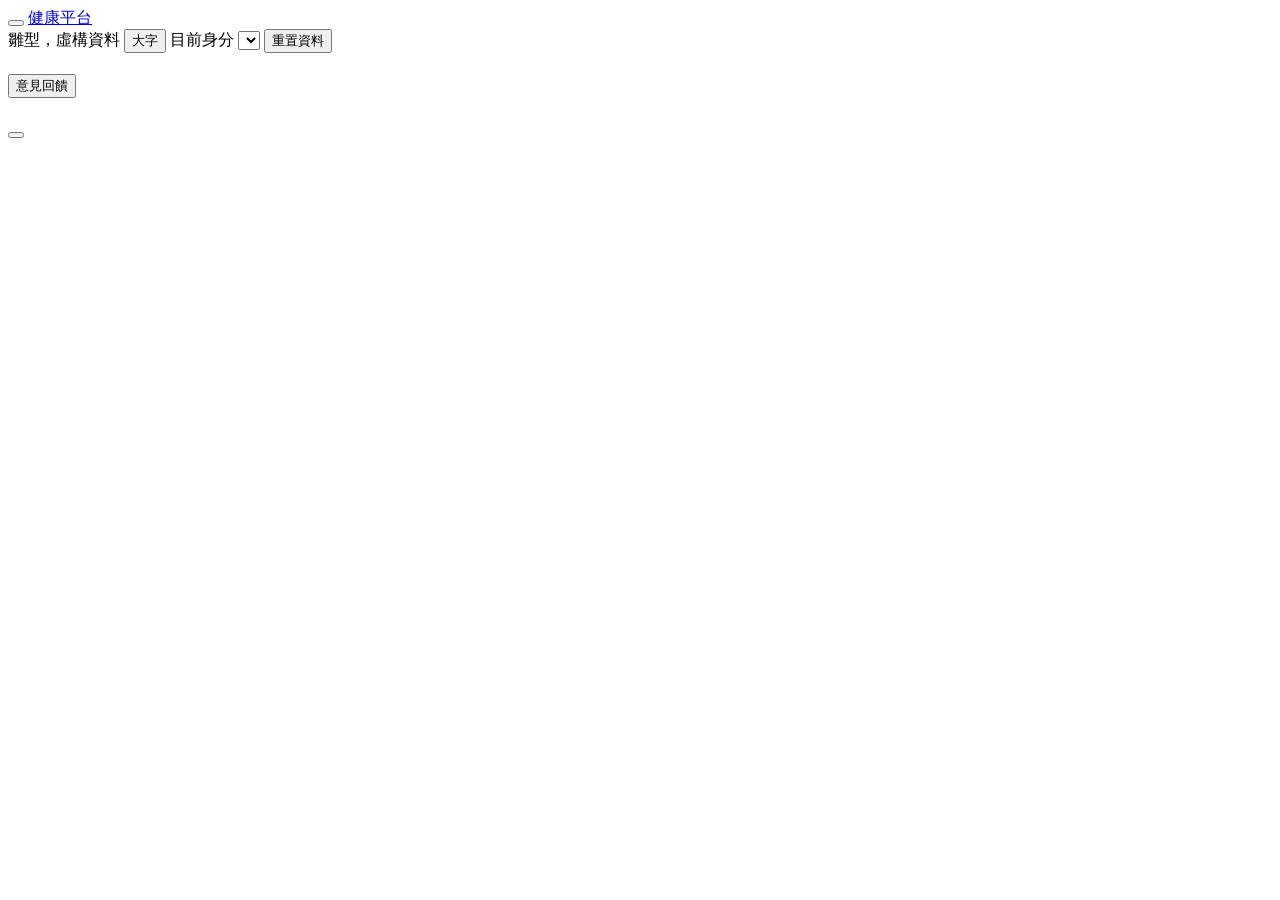
==== index.html @ 1bd395c8 "更新 index.html via EZPage" ====
<!DOCTYPE html>
<html lang="zh-Hant-TW">
<head>
  <meta charset="utf-8">
  <meta name="viewport" content="width=device-width, initial-scale=1.0">
  <title>健康平台雛型</title>
  <link href="assets/vendor/bootstrap/bootstrap.min.css" rel="stylesheet">
  <link href="assets/vendor/bootstrap-icons/bootstrap-icons.css" rel="stylesheet">
  <link href="css/proto.css" rel="stylesheet">
</head>
<body>
  <header class="topbar">
    <button type="button" class="rail-toggle" data-act="toggleSidebar" aria-label="開合模組選單" aria-controls="rail"><i class="bi bi-list" aria-hidden="true"></i></button>
    <a href="#/home" class="brand"><i class="bi bi-flower1" aria-hidden="true"></i>健康平台</a>
    <nav class="modtabs" id="modtabs" aria-label="系統模組"></nav>
    <div class="tools">
      <span class="proto-tag">雛型，虛構資料</span>
      <button type="button" class="btn btn-outline-secondary btn-sm" data-act="toggleBig" title="大字高對比（NFR-09）" aria-label="大字高對比"><i class="bi bi-type" aria-hidden="true"></i> <span>大字</span></button>
      <label for="persona" class="small text-muted text-nowrap">目前身分</label>
      <select id="persona" class="form-select form-select-sm persona-select" aria-label="目前身分"></select>
      <button type="button" class="btn btn-outline-danger btn-sm text-nowrap" data-act="reset" title="重置資料" aria-label="重置資料"><i class="bi bi-arrow-counterclockwise" aria-hidden="true"></i> <span>重置資料</span></button>
    </div>
  </header>

  <div class="shell">
    <nav class="rail" id="rail" aria-label="模組內頁面"></nav>
    <main class="main">
      <div class="pageband">
        <h1 id="page-title"></h1>
        <div class="tags" id="page-tags"></div>
        <button type="button" class="feedback-btn no-print" data-act="openFeedback"><i class="bi bi-chat-left-text" aria-hidden="true"></i> 意見回饋</button>
      </div>
      <section id="view" class="section content"></section>
    </main>
  </div>

  <aside class="guide no-print" id="guide" aria-label="展示引導" hidden></aside>

  <div class="modal fade" id="modal" tabindex="-1" aria-hidden="true">
    <div class="modal-dialog modal-dialog-centered modal-lg modal-dialog-scrollable">
      <div class="modal-content">
        <div class="modal-header">
          <h5 class="modal-title" id="modal-title"></h5>
          <button type="button" class="btn-close" data-bs-dismiss="modal" aria-label="關閉"></button>
        </div>
        <div class="modal-body" id="modal-body"></div>
        <div class="modal-footer" id="modal-foot"></div>
      </div>
    </div>
  </div>

  <div class="toast-container position-fixed bottom-0 end-0 p-3" id="toasts" role="status" aria-live="polite"></div>

  <script src="assets/vendor/bootstrap/bootstrap.bundle.min.js"></script>
  <script src="assets/vendor/chartjs/chart.umd.js"></script>
  <script src="js/data.js"></script>
  <script src="js/core.js"></script>
  <script src="js/views-measure.js"></script>
  <script src="js/views-care.js"></script>
  <script src="js/views-admin.js"></script>
  <script src="js/views-commerce.js"></script>
  <script src="js/views-assistant.js"></script>
  <script src="js/modules.js"></script>
  <script src="js/extras.js"></script>
  <script>App.start();</script>
</body>
</html>
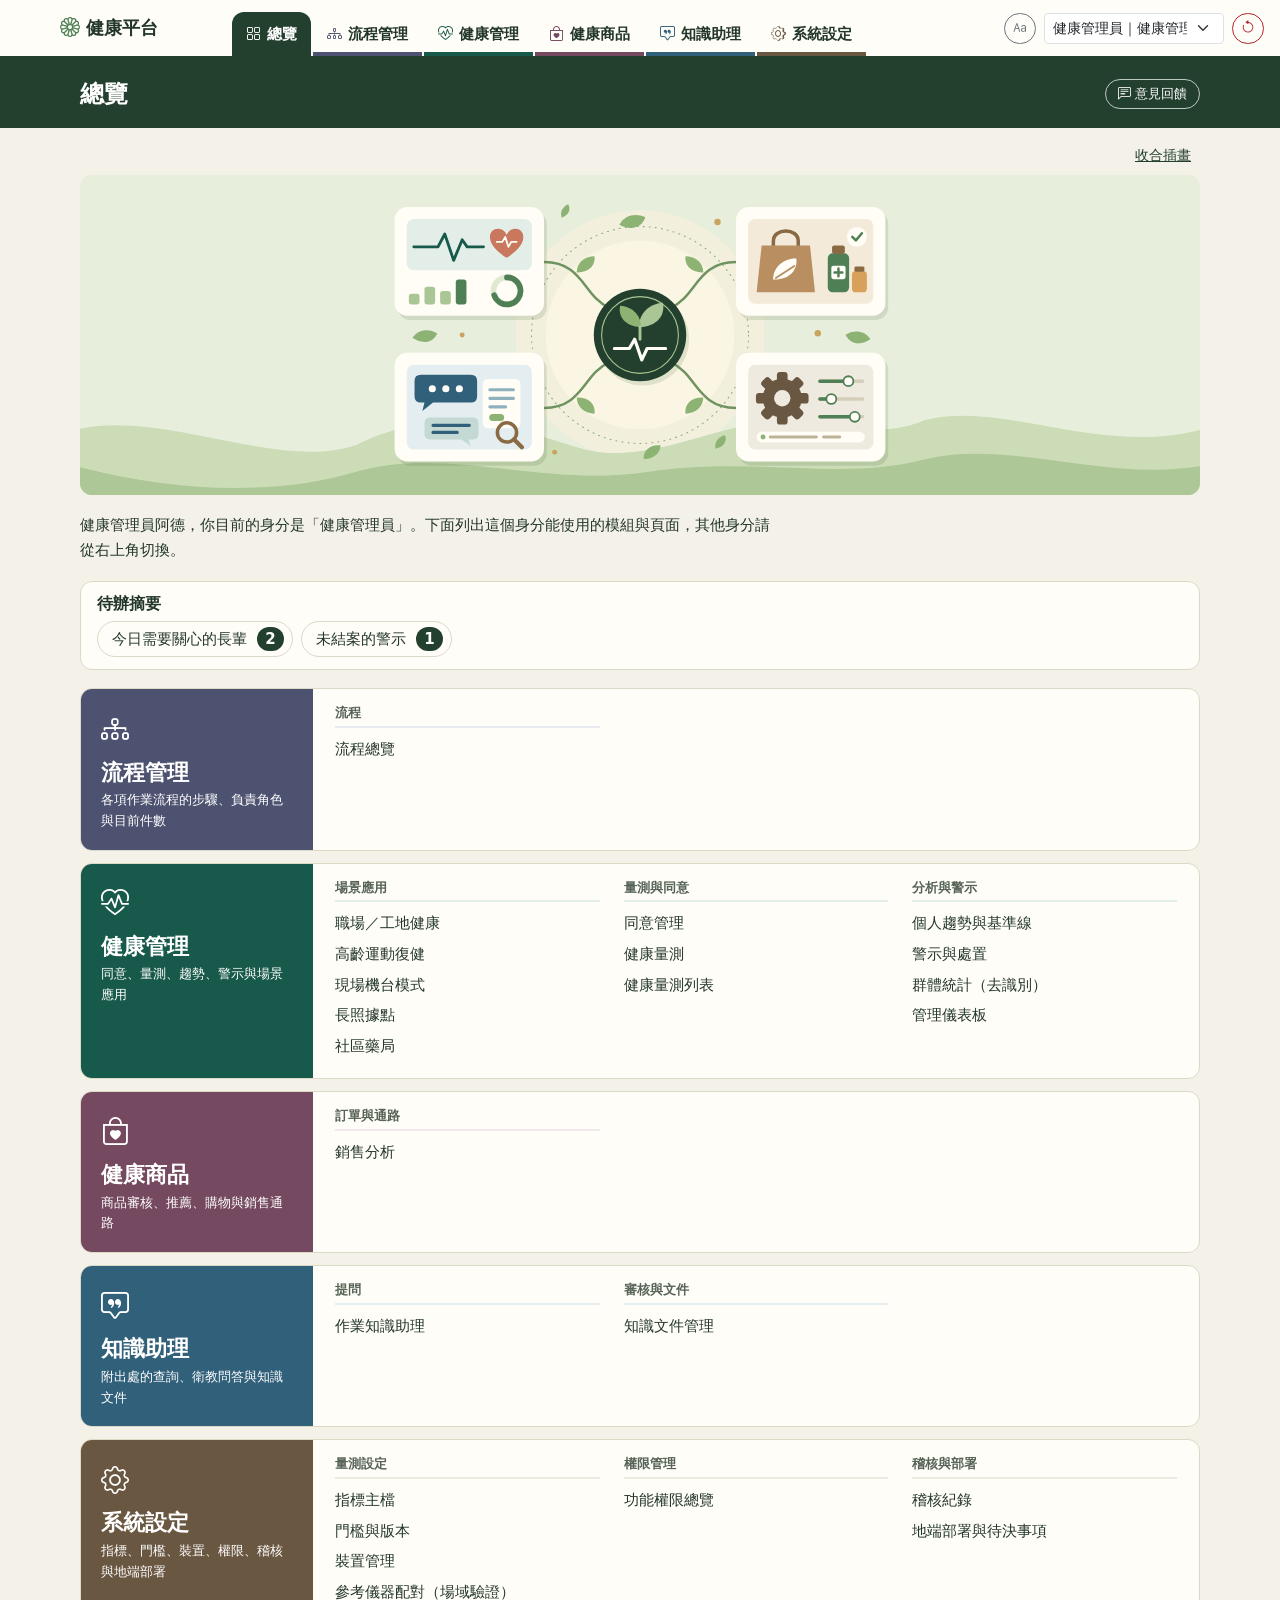
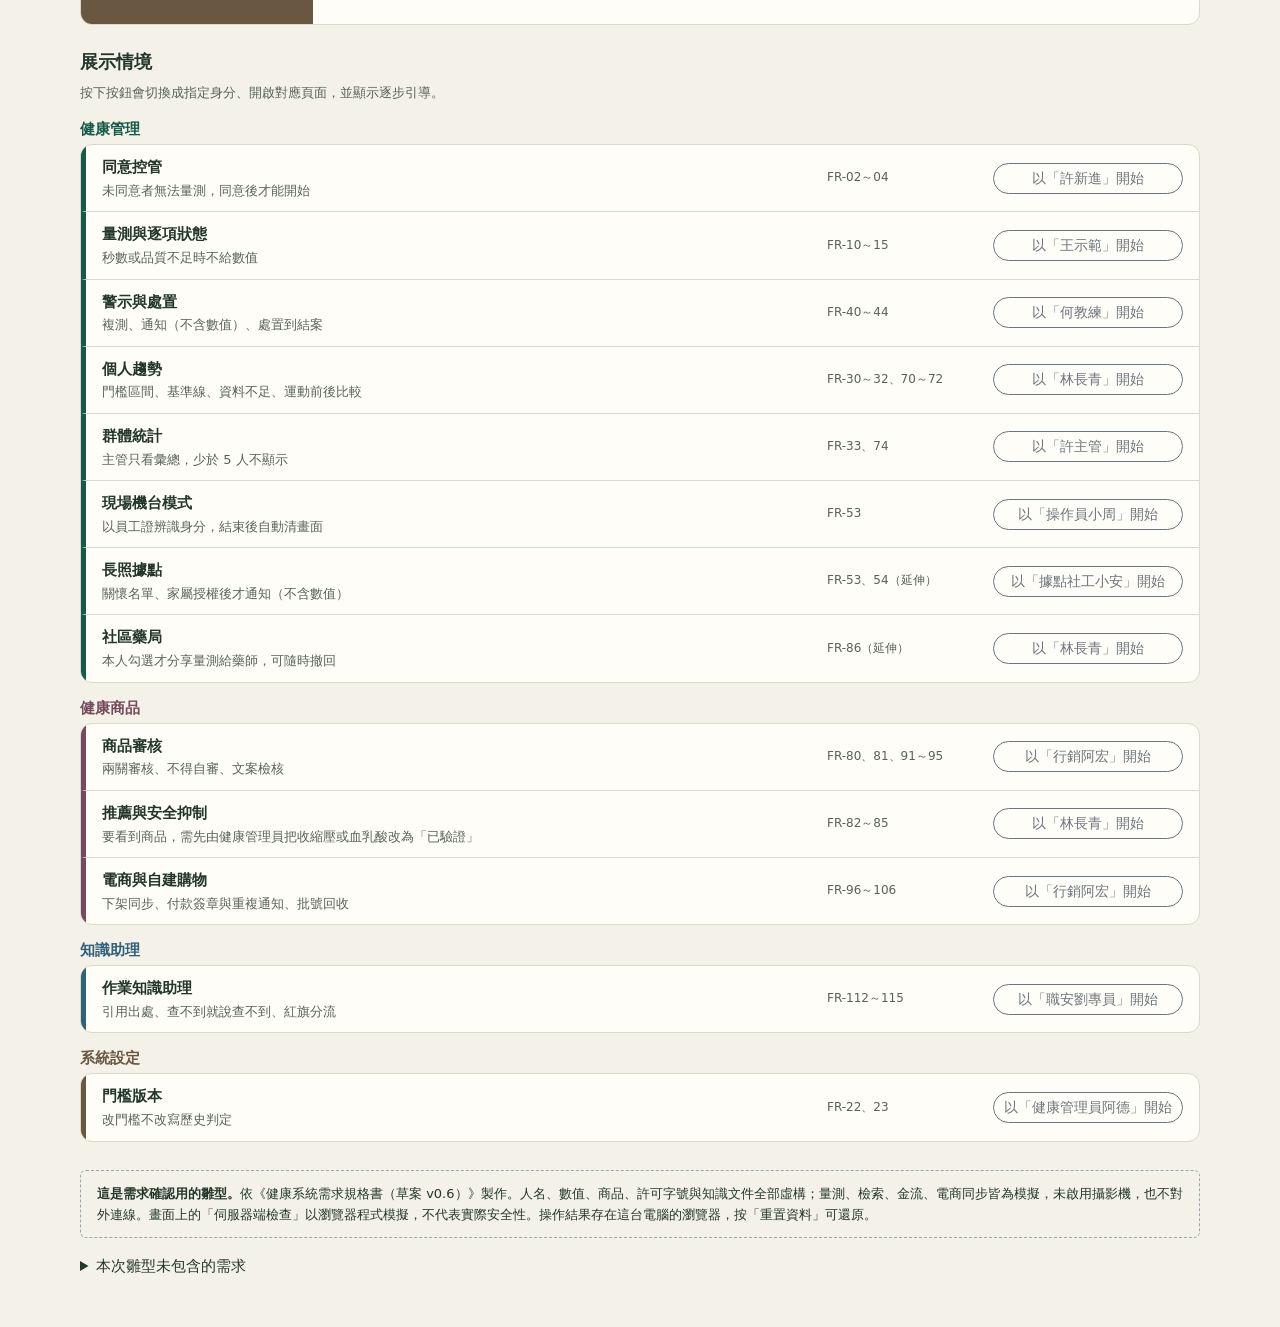
==== commit 9604b56a: "Add files via upload" ====
--- a/index.html
+++ b/index.html
@@ -60,6 +60,8 @@
   <script src="js/views-admin.js"></script>
   <script src="js/views-commerce.js"></script>
   <script src="js/views-assistant.js"></script>
+  <script src="js/views-permissions.js"></script>
+  <script src="js/views-flows.js"></script>
   <script src="js/modules.js"></script>
   <script src="js/extras.js"></script>
   <script>App.start();</script>
--- a/css/proto.css
+++ b/css/proto.css
@@ -0,0 +1,254 @@
+/* 版面與主題。--mod / --mod-tint 由 js/modules.js 依目前模組設定。 */
+:root {
+  --ink: #23362a;
+  --paper: #f4f2e8;
+  --surface: #fffdf7;
+  --line: #dcd9c6;
+  --muted: #566355;
+  --radius: 12px;
+  --top-h: 60px;
+  --rail-w: 224px;
+  --font: "Noto Sans TC", "Microsoft JhengHei UI", "Microsoft JhengHei", "PingFang TC", system-ui, sans-serif;
+  --num: "Bahnschrift", "DIN Alternate", "Roboto Condensed", var(--font);
+}
+body { --mod: #23402f; --mod-tint: #e7ecdd; margin: 0; background: var(--paper); color: var(--ink); font-family: var(--font); font-size: .9375rem; line-height: 1.65; }
+h1, h2, h3, h4, h5, h6 { color: var(--ink); font-weight: 700; }
+a { color: var(--mod); }
+:focus-visible { outline: 3px solid #e59500; outline-offset: 2px; }
+.text-muted { color: var(--muted) !important; }
+
+/* ---------- 頂列與模組分頁 ---------- */
+.topbar { position: sticky; top: 0; z-index: 1030; display: flex; align-items: stretch; gap: 12px; height: var(--top-h); padding: 0 16px; background: var(--surface); border-bottom: 4px solid var(--mod); }
+.topbar .brand .bi { margin-right: 6px; color: #4f7f55; font-size: 1.25rem; }
+.topbar .brand { display: flex; align-items: center; width: calc(var(--rail-w) - 64px); flex: none; font-size: 1.125rem; font-weight: 700; color: var(--ink); text-decoration: none; white-space: nowrap; }
+.rail-toggle { align-self: center; flex: none; border: 0; background: none; font-size: 24px; line-height: 1; color: var(--ink); padding: 4px; }
+.no-rail .rail-toggle { visibility: hidden; }
+.modtabs { display: flex; align-items: flex-end; gap: 2px; min-width: 0; overflow-x: auto; scrollbar-width: none; }
+.modtab { display: flex; align-items: center; gap: 6px; height: 44px; padding: 0 14px; flex: none; color: var(--ink); text-decoration: none; font-weight: 700; border-radius: var(--radius) var(--radius) 0 0; box-shadow: inset 0 -4px 0 var(--c); }
+.modtab i { color: var(--c); }
+.modtab:hover { background: var(--paper); color: var(--ink); }
+.modtab.active, .modtab.active:hover { background: var(--c); color: #fff; }
+.modtab.active i { color: #fff; }
+.modtab:focus-visible { outline-offset: -3px; }
+.tools { display: flex; align-items: center; gap: 8px; margin-left: auto; flex: none; }
+.proto-tag { font-size: .75rem; color: var(--muted); border: 1px dashed #98a6b2; border-radius: 4px; padding: 1px 8px; white-space: nowrap; }
+.persona-select { width: 210px; }
+
+/* ---------- 版面與左側欄 ---------- */
+.shell { display: grid; grid-template-columns: var(--rail-w) minmax(0, 1fr); min-height: calc(100vh - var(--top-h)); }
+.rail { background: var(--surface); border-right: 1px solid var(--line); }
+.rail-head { display: flex; align-items: center; gap: 10px; min-height: 68px; padding: 0 18px; background: var(--mod); color: #fff; font-size: 1.25rem; font-weight: 700; text-decoration: none; }
+.rail-head:hover { color: #fff; text-decoration: underline; }
+.rail-group { padding: 14px 0 4px; }
+.rail-group + .rail-group { border-top: 1px solid var(--line); }
+.rail-group h2 { margin: 0 0 4px; padding: 0 18px; font-size: .8125rem; color: var(--muted); }
+.rail-group ul { list-style: none; margin: 0; padding: 0; }
+.rail-link { display: flex; align-items: center; gap: 10px; padding: 7px 18px 7px 14px; border-left: 4px solid transparent; color: var(--ink); text-decoration: none; }
+.rail-link i { color: var(--muted); }
+.rail-link .badge { margin-left: auto; }
+.rail-link:hover { background: var(--paper); color: var(--ink); }
+.rail-link.active { border-left-color: var(--mod); background: var(--mod-tint); font-weight: 700; }
+.rail-link.active i { color: var(--mod); }
+.no-rail .shell { grid-template-columns: minmax(0, 1fr); }
+.no-rail .rail { display: none; }
+
+.main { min-width: 0; }
+.pageband { display: flex; flex-wrap: wrap; align-items: center; justify-content: space-between; gap: 4px 16px; min-height: 68px; padding: 10px 24px; background: var(--mod); color: #fff; }
+.pageband h1 { margin: 0; font-size: 1.5rem; color: #fff; }
+.pageband .tags { display: flex; flex-wrap: wrap; gap: 4px 16px; font-size: .8125rem; font-variant-numeric: tabular-nums; }
+.content { padding: 20px 24px 48px; max-width: 1440px; }
+.no-rail .pageband { padding-left: max(24px, calc((100% - 1120px) / 2)); padding-right: max(24px, calc((100% - 1120px) / 2)); }
+.no-rail .content { max-width: 1168px; margin: 0 auto; }
+
+/* ---------- Bootstrap 元件換成本系統樣式 ---------- */
+.card { --bs-card-bg: var(--surface); margin-bottom: 16px; border: 1px solid var(--line); border-radius: var(--radius); box-shadow: none; }
+.card-header { background: var(--surface); border-bottom: 2px solid var(--mod-tint); padding: 10px 16px; }
+.card-title { font-size: 1.05rem; }
+/* 讓格子裡的 .visually-hidden（絕對定位）留在捲動區內，窄螢幕才不會把整頁撐寬。 */
+.table-responsive { position: relative; }
+.table { --bs-table-hover-bg: var(--mod-tint); font-variant-numeric: tabular-nums; }
+.table > thead th { background: var(--paper); color: var(--ink); font-weight: 700; font-size: .8125rem; white-space: nowrap; border-bottom: 0; }
+.section table { font-size: .875rem; }
+.btn { --bs-btn-border-radius: 999px; }
+/* 一般操作一律用模組色；健康判定與狀態另用較鮮明的紅、黃、綠並附文字。 */
+.btn-success, .btn-primary { --bs-btn-color: #fff; --bs-btn-hover-color: #fff; --bs-btn-active-color: #fff; --bs-btn-disabled-color: #fff; }
+.btn-success, .btn-primary { --bs-btn-bg: var(--mod); --bs-btn-border-color: var(--mod); --bs-btn-hover-bg: var(--ink); --bs-btn-hover-border-color: var(--ink); --bs-btn-active-bg: var(--ink); --bs-btn-active-border-color: var(--ink); --bs-btn-disabled-bg: var(--mod); --bs-btn-disabled-border-color: var(--mod); }
+.btn-outline-primary, .btn-outline-success, .btn-info { --bs-btn-bg: transparent; --bs-btn-hover-color: #fff; --bs-btn-active-color: #fff; --bs-btn-color: var(--mod); --bs-btn-border-color: var(--mod); --bs-btn-hover-bg: var(--mod); --bs-btn-hover-border-color: var(--mod); --bs-btn-active-bg: var(--mod); --bs-btn-active-border-color: var(--mod); --bs-btn-disabled-color: var(--mod); --bs-btn-disabled-border-color: var(--mod); }
+.btn-link { --bs-btn-color: var(--mod); --bs-btn-hover-color: var(--ink); --bs-btn-active-color: var(--ink); }
+.alert-info { --bs-alert-color: var(--ink); --bs-alert-bg: var(--mod-tint); --bs-alert-border-color: color-mix(in srgb, var(--mod) 30%, #fff); }
+.alert-secondary { --bs-alert-color: var(--ink); --bs-alert-bg: #edeadb; --bs-alert-border-color: var(--line); }
+.text-bg-primary {background-color: var(--mod) !important; color: #fff !important; }
+.text-primary { color: var(--mod) !important; }
+/* 米白底上的紅字與程式碼字加深，維持 4.5:1 以上對比。 */
+.text-danger { color: #b4232f !important; }
+.btn-outline-danger { --bs-btn-color: #b4232f; --bs-btn-border-color: #b4232f; }
+code { color: #a82868; }
+.form-control:focus, .form-select:focus, .form-check-input:focus { border-color: var(--mod); box-shadow: 0 0 0 .2rem color-mix(in srgb, var(--mod) 25%, transparent); }
+.form-check-input:checked { background-color: var(--mod); border-color: var(--mod); }
+.form-label { font-size: .875rem; font-weight: 700; margin-bottom: 4px; }
+
+/* ---------- 總覽與模組首頁 ---------- */
+/* 插畫主體在中央 16:9 範圍，兩側是延伸背景；cover 只裁掉延伸部分。 */
+.home-banner { margin-bottom: 18px; background: #e8eedc; border-radius: var(--radius); overflow: hidden; }
+.home-banner img { display: block; width: 100%; height: auto; aspect-ratio: 16 / 9; max-height: 320px; object-fit: cover; }
+.lead-line { max-width: 46em; margin-bottom: 18px; }
+.block-title { margin: 26px 0 10px; font-size: 1.125rem; }
+.lead-line + .block-title { margin-top: 0; }
+.directory { display: grid; gap: 12px; }
+.dir-row { display: grid; grid-template-columns: 232px minmax(0, 1fr); background: var(--surface); border: 1px solid var(--line); border-radius: var(--radius); overflow: hidden; }
+.dir-plate { padding: 18px 20px; background: var(--c); color: #fff; text-decoration: none; }
+.dir-plate:hover { color: #fff; }
+.dir-plate:hover h2 { text-decoration: underline; }
+.dir-plate:focus-visible { outline-offset: -6px; }
+.dir-plate i { font-size: 1.75rem; }
+.dir-plate h2 { margin: 6px 0 4px; font-size: 1.375rem; color: #fff; }
+.dir-plate p { margin: 0; font-size: .8125rem; line-height: 1.6; }
+.dir-body { display: grid; grid-template-columns: repeat(3, minmax(0, 1fr)); gap: 12px 24px; padding: 16px 22px; align-content: start; }
+.dir-body h3 { margin: 0 0 6px; padding-bottom: 5px; font-size: .8125rem; color: var(--muted); border-bottom: 2px solid var(--t); }
+.dir-body ul { list-style: none; margin: 0; padding: 0; }
+.dir-body li { padding: 3px 0; }
+.dir-body li a { color: var(--ink); text-decoration: none; }
+.dir-body li a:hover { color: var(--c); text-decoration: underline; }
+
+.demo-head { margin: 16px 0 6px; font-size: .9375rem; color: var(--c); }
+.demo-list, .page-list { list-style: none; margin: 0; padding: 0; background: var(--surface); border: 1px solid var(--line); border-radius: var(--radius); overflow: hidden; }
+.demo-list li { display: grid; grid-template-columns: minmax(0, 1fr) 150px 190px; align-items: center; gap: 6px 16px; padding: 10px 16px; border-left: 5px solid var(--c); }
+.demo-list li + li, .page-list li + li { border-top: 1px solid var(--line); }
+.demo-list p { margin: 0; font-size: .8125rem; color: var(--muted); }
+.demo-fr { font-size: .75rem; color: var(--muted); }
+.page-list a { display: grid; grid-template-columns: 28px 200px minmax(0, 1fr) auto 16px; align-items: center; gap: 12px; padding: 13px 16px; color: var(--ink); text-decoration: none; }
+.page-list a:hover { background: var(--mod-tint); color: var(--ink); }
+.page-list a:focus-visible { outline-offset: -3px; }
+.page-list i:first-child { font-size: 1.25rem; color: var(--mod); }
+.page-list .page-name { font-weight: 700; }
+.page-list .page-desc { grid-column: 3; font-size: .875rem; color: var(--muted); }
+.page-list .badge { grid-column: 4; }
+.page-list .bi-chevron-right { grid-column: 5; color: var(--muted); }
+/* 場景應用以卡片呈現；欄寬不足時自動換行。 */
+.page-cards { display: grid; grid-template-columns: repeat(auto-fill, minmax(200px, 1fr)); gap: 12px; list-style: none; margin: 0; padding: 0; }
+.page-cards a { position: relative; display: flex; flex-direction: column; gap: 6px; height: 100%; padding: 16px; color: var(--ink); text-decoration: none; background: var(--surface); border: 1px solid var(--line); border-top: 4px solid var(--mod); border-radius: var(--radius); }
+.page-cards a:hover { color: var(--ink); background: var(--mod-tint); border-color: var(--mod); }
+.page-cards .page-icon { display: grid; place-items: center; width: 44px; height: 44px; font-size: 1.375rem; color: var(--mod); background: var(--mod-tint); border-radius: 10px; }
+.page-cards a:hover .page-icon { background: var(--surface); }
+.page-cards .page-name { font-weight: 700; font-size: 1.0625rem; }
+.page-cards .page-desc { font-size: .8125rem; color: var(--muted); }
+.page-cards .badge { position: absolute; top: 14px; right: 14px; }
+html.big .page-cards .page-desc { color: #222; }
+.proto-note { margin-top: 28px; padding: 12px 16px; border: 1px dashed #98a6b2; border-radius: 6px; font-size: .8125rem; }
+
+/* ---------- 橫幅收合與待辦摘要 ---------- */
+.banner-bar { display: flex; justify-content: flex-end; margin: -8px 0 4px; }
+.todo { margin-bottom: 18px; padding: 12px 16px; background: var(--surface); border: 1px solid var(--line); border-radius: var(--radius); }
+.todo h2 { margin: 0 0 8px; font-size: 1rem; }
+.todo ul { display: flex; flex-wrap: wrap; gap: 8px; list-style: none; margin: 0; padding: 0; }
+.todo a { display: flex; align-items: center; gap: 10px; padding: 5px 8px 5px 14px; color: var(--ink); text-decoration: none; border: 1px solid var(--line); border-radius: 999px; }
+.todo a:hover { background: var(--mod-tint); color: var(--ink); }
+.todo strong { min-width: 1.8em; padding: 0 6px; text-align: center; color: #fff; background: var(--mod); border-radius: 999px; font-variant-numeric: tabular-nums; }
+
+/* ---------- 意見回饋與展示引導 ---------- */
+.feedback-btn { margin-left: auto; padding: 3px 12px; font-size: .8125rem; color: #fff; background: transparent; border: 1px solid rgba(255, 255, 255, .7); border-radius: 999px; }
+.feedback-btn:hover { background: rgba(255, 255, 255, .15); }
+.pageband .tags:empty { display: none; }
+.guide { position: fixed; left: 12px; bottom: 12px; z-index: 1035; width: min(380px, calc(100vw - 24px)); background: var(--surface); border: 2px solid var(--ink); border-radius: var(--radius); box-shadow: 0 8px 24px rgba(35, 54, 42, .25); overflow: hidden; }
+.guide[hidden] { display: none; }
+.guide-head { display: flex; align-items: center; gap: 8px; padding: 6px 8px 6px 14px; color: #fff; background: var(--ink); }
+.guide-head strong { margin-right: auto; }
+.guide-head button { padding: 2px 8px; color: #fff; background: none; border: 0; }
+.guide-body { max-height: 40vh; overflow-y: auto; padding: 10px 14px; }
+.guide-body p { margin-bottom: 6px; }
+.guide-foot { display: flex; flex-wrap: wrap; justify-content: space-between; gap: 6px; }
+/* 引導展開時多留捲動空間，頁面最下方的內容才不會一直被蓋住。 */
+body.has-guide .content { padding-bottom: 320px; }
+body.kiosk .guide { display: none; }
+body.kiosk.has-guide .content { padding-bottom: 24px; }
+
+/* ---------- 模擬鏡頭畫面（不啟用真實攝影機） ---------- */
+.cam { position: relative; background: #101828; border-radius: 6px; aspect-ratio: 4 / 3; max-height: 380px; width: 100%; overflow: hidden; }
+.cam svg { width: 100%; height: 100%; }
+.cam .frame { stroke: #22c55e; stroke-dasharray: 8 6; fill: none; stroke-width: 3; }
+.cam.bad .frame { stroke: #f59e0b; }
+.cam .count { position: absolute; top: 12px; left: 50%; transform: translateX(-50%); }
+.cam .note { position: absolute; bottom: 8px; width: 100%; text-align: center; color: #cbd5e1; font-size: 12px; }
+
+/* ---------- 數值與流程 ---------- */
+.metric-card { border: 1px solid var(--line); border-left: 5px solid #16a34a; border-radius: 6px; padding: 12px; height: 100%; background: #fff; }
+.metric-card.j-watch { border-left-color: #d97706; background: #fffbeb; }
+.metric-card.j-alert { border-left-color: #dc2626; background: #fef2f2; }
+.metric-card.j-na { border-left-color: #94a3b8; background: #f8fafc; }
+.metric-card .val { font-family: var(--num); font-size: 2rem; font-weight: 600; color: var(--ink); }
+.stat { font-family: var(--num); font-size: 1.875rem; font-weight: 600; color: var(--ink); }
+.chart-box { position: relative; height: 240px; }
+.tag { font-size: 11px; font-weight: 500; }
+.flow { display: flex; flex-wrap: wrap; gap: 4px; align-items: center; font-size: 12px; }
+.flow span { padding: 3px 10px; border-radius: 4px; background: var(--paper); color: var(--muted); }
+.flow span.on { background: var(--mod); color: #fff; }
+.cite { border-left: 4px solid var(--mod); background: var(--mod-tint); padding: 10px 12px; border-radius: 4px; white-space: pre-wrap; }
+pre.payload { background: #0f172a; color: #e2e8f0; padding: 12px; border-radius: 6px; font-size: 12px; }
+
+/* ---------- 機台模式（FR-53） ---------- */
+body.kiosk .topbar, body.kiosk .rail, body.kiosk .pageband { display: none !important; }
+body.kiosk .shell { grid-template-columns: minmax(0, 1fr); }
+body.kiosk .content { max-width: none; padding: 24px; }
+.kiosk-box { max-width: 720px; margin: 0 auto; font-size: 22px; text-align: center; }
+.kiosk-box .btn { font-size: 26px; padding: 18px 28px; }
+
+/* ---------- 大字高對比（NFR-09） ---------- */
+html.big { font-size: 20px; }
+html.big body, html.big .section table, html.big .form-control, html.big .form-select, html.big .btn, html.big .rail-link { font-size: 1rem; }
+html.big body { color: #000; --line: #7d8a95; }
+html.big .text-muted, html.big .rail-group h2, html.big .page-desc, html.big .demo-list p, html.big .demo-fr { color: #222 !important; }
+html.big { --rail-w: 270px; }
+html.big .persona-select { width: 240px; }
+
+/* ---------- 窄螢幕 ---------- */
+@media (max-width: 1399px) { .proto-tag, .tools .btn span, .tools label { display: none !important; } .persona-select { width: 180px; } }
+@media (max-width: 1199px) {
+  .shell { grid-template-columns: minmax(0, 1fr); }
+  .rail { display: none; position: fixed; top: var(--top-h); bottom: 0; left: 0; z-index: 1020; width: 260px; overflow-y: auto; box-shadow: 8px 0 24px rgba(35, 54, 42, .25); }
+  body.toggle-sidebar:not(.no-rail) .rail { display: block; }
+  .dir-body { grid-template-columns: repeat(2, minmax(0, 1fr)); }
+  .topbar .brand { width: auto; }
+}
+@media (min-width: 1200px) {
+  body.toggle-sidebar:not(.no-rail) .shell { grid-template-columns: minmax(0, 1fr); }
+  body.toggle-sidebar .rail { display: none; }
+}
+@media (max-width: 991px) {
+  :root { --top-h: 108px; }
+  .topbar { flex-wrap: wrap; align-content: space-between; gap: 0 8px; padding: 0 12px; }
+  .topbar .brand, .tools { height: 56px; }
+  .brand { font-size: 1rem !important; }
+  .modtabs { order: 3; width: 100%; height: 44px; }
+  .modtab { height: 40px; padding: 0 12px; }
+}
+@media (max-width: 767px) {
+  .content { padding: 16px 16px 40px; }
+  .pageband, .no-rail .pageband { padding-left: 16px; padding-right: 16px; }
+  .dir-row, .dir-body { grid-template-columns: minmax(0, 1fr); }
+  .demo-list li { grid-template-columns: minmax(0, 1fr); }
+  .demo-list .btn { justify-self: start; }
+  .page-list a { grid-template-columns: 28px minmax(0, 1fr) auto 16px; gap: 2px 10px; }
+  .page-list .page-desc { grid-column: 2; grid-row: 2; }
+  .page-list .badge { grid-column: 3; grid-row: 1; }
+  .page-list .bi-chevron-right { grid-column: 4; grid-row: 1; }
+}
+@media (max-width: 575px) { .topbar .brand { display: none; } .persona-select { width: 160px; } }
+
+@media print {
+  @page { margin: 12mm; }
+  body { background: #fff; font-size: 10pt; line-height: 1.45; }
+  .card { --bs-card-bg: #fff; margin-bottom: 8px; }
+  .card-header { background: #fff; padding: 5px 10px; }
+  .card-body { padding: 8px 10px; }
+  .topbar, .rail, .no-print, .toast-container, .guide, .content .btn { display: none !important; }
+  .shell { display: block; min-height: 0; }
+  .pageband, .no-rail .pageband { background: none; padding: 0 0 6px; min-height: 0; }
+  .pageband h1, .pageband .tags { color: #000; }
+  .pageband h1 { font-size: 15pt; }
+  .content, body.has-guide .content { padding: 0; max-width: none; }
+  .table-responsive { overflow: visible; }
+  tr, .alert, .stat, .chart-box { break-inside: avoid; }
+  /* 圖表高度不在列印時改動：畫布已依螢幕高度繪製，改矮會被下方表格蓋住。 */
+  .content .row > .col-md-3 { flex: 0 0 25%; max-width: 25%; }
+  .form-select { border: 0; background-image: none; padding: 0; }
+}
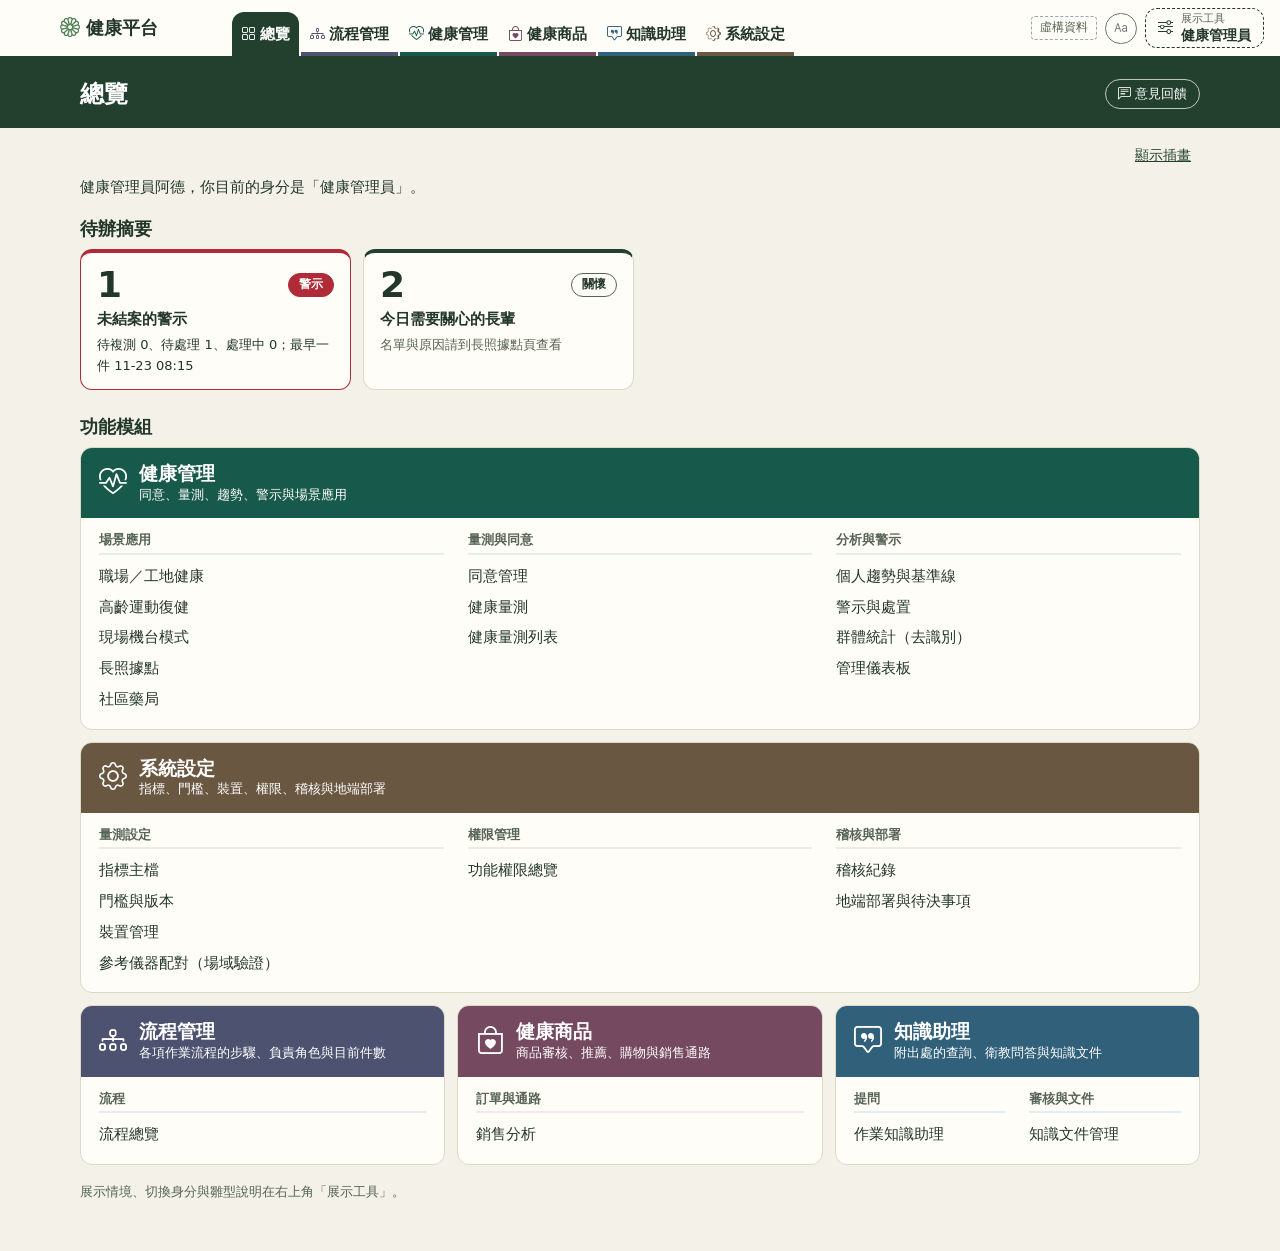
==== commit 86cad5e5: "Add files via upload" ====
--- a/index.html
+++ b/index.html
@@ -14,11 +14,9 @@
     <a href="#/home" class="brand"><i class="bi bi-flower1" aria-hidden="true"></i>健康平台</a>
     <nav class="modtabs" id="modtabs" aria-label="系統模組"></nav>
     <div class="tools">
-      <span class="proto-tag">雛型，虛構資料</span>
+      <span class="proto-tag"><span class="proto-long">雛型，</span>虛構資料</span>
       <button type="button" class="btn btn-outline-secondary btn-sm" data-act="toggleBig" title="大字高對比（NFR-09）" aria-label="大字高對比"><i class="bi bi-type" aria-hidden="true"></i> <span>大字</span></button>
-      <label for="persona" class="small text-muted text-nowrap">目前身分</label>
-      <select id="persona" class="form-select form-select-sm persona-select" aria-label="目前身分"></select>
-      <button type="button" class="btn btn-outline-danger btn-sm text-nowrap" data-act="reset" title="重置資料" aria-label="重置資料"><i class="bi bi-arrow-counterclockwise" aria-hidden="true"></i> <span>重置資料</span></button>
+      <button type="button" class="demo-btn" data-act="openDemoTools" aria-controls="demoDrawer" aria-haspopup="dialog"><i class="bi bi-sliders" aria-hidden="true"></i><span class="demo-btn-text"><small>展示工具</small><span id="who"></span></span></button>
     </div>
   </header>
 
@@ -27,6 +25,7 @@
     <main class="main">
       <div class="pageband">
         <h1 id="page-title"></h1>
+        <span class="print-only">雛型，虛構資料</span>
         <div class="tags" id="page-tags"></div>
         <button type="button" class="feedback-btn no-print" data-act="openFeedback"><i class="bi bi-chat-left-text" aria-hidden="true"></i> 意見回饋</button>
       </div>
@@ -35,6 +34,23 @@
   </div>
 
   <aside class="guide no-print" id="guide" aria-label="展示引導" hidden></aside>
+
+  <div class="offcanvas offcanvas-end demo-drawer no-print" id="demoDrawer" tabindex="-1" aria-labelledby="demoDrawerTitle">
+    <div class="offcanvas-header">
+      <h2 class="offcanvas-title" id="demoDrawerTitle">展示工具</h2>
+      <button type="button" class="btn-close" data-bs-dismiss="offcanvas" aria-label="關閉"></button>
+    </div>
+    <div class="offcanvas-body">
+      <p class="small text-muted">這裡的功能只供展示雛型使用，正式系統不會提供。</p>
+      <label for="persona" class="form-label fw-bold">目前身分</label>
+      <select id="persona" class="form-select mb-3"></select>
+      <button type="button" class="btn btn-outline-danger btn-sm" data-act="reset"><i class="bi bi-arrow-counterclockwise" aria-hidden="true"></i> 重置資料</button>
+      <h3 class="drawer-title">展示情境</h3>
+      <p class="small text-muted">按下按鈕會切換成指定身分、開啟對應頁面，並在左下角顯示逐步引導。</p>
+      <div id="demoDrawerList"></div>
+      <div id="demoDrawerAbout"></div>
+    </div>
+  </div>
 
   <div class="modal fade" id="modal" tabindex="-1" aria-hidden="true">
     <div class="modal-dialog modal-dialog-centered modal-lg modal-dialog-scrollable">
@@ -60,6 +76,7 @@
   <script src="js/views-admin.js"></script>
   <script src="js/views-commerce.js"></script>
   <script src="js/views-assistant.js"></script>
+  <script src="js/queue.js"></script>
   <script src="js/views-permissions.js"></script>
   <script src="js/views-flows.js"></script>
   <script src="js/modules.js"></script>
--- a/css/proto.css
+++ b/css/proto.css
@@ -32,7 +32,12 @@
 .modtab:focus-visible { outline-offset: -3px; }
 .tools { display: flex; align-items: center; gap: 8px; margin-left: auto; flex: none; }
 .proto-tag { font-size: .75rem; color: var(--muted); border: 1px dashed #98a6b2; border-radius: 4px; padding: 1px 8px; white-space: nowrap; }
-.persona-select { width: 210px; }
+/* 頂端列只留一顆展示工具按鈕，第二行完整顯示目前身分 */
+.demo-btn { display: flex; align-items: center; gap: 8px; padding: 3px 12px; color: var(--ink); text-align: left; background: var(--surface); border: 1px dashed var(--ink); border-radius: var(--radius); }
+.demo-btn:hover { background: var(--paper); }
+.demo-btn-text { display: flex; flex-direction: column; line-height: 1.3; font-size: .875rem; font-weight: 700; white-space: nowrap; }
+.demo-btn-text small { font-size: .6875rem; font-weight: 400; color: var(--muted); }
+.print-only { display: none; }
 
 /* ---------- 版面與左側欄 ---------- */
 .shell { display: grid; grid-template-columns: var(--rail-w) minmax(0, 1fr); min-height: calc(100vh - var(--top-h)); }
@@ -94,16 +99,17 @@
 .lead-line { max-width: 46em; margin-bottom: 18px; }
 .block-title { margin: 26px 0 10px; font-size: 1.125rem; }
 .lead-line + .block-title { margin-top: 0; }
-.directory { display: grid; gap: 12px; }
-.dir-row { display: grid; grid-template-columns: 232px minmax(0, 1fr); background: var(--surface); border: 1px solid var(--line); border-radius: var(--radius); overflow: hidden; }
-.dir-plate { padding: 18px 20px; background: var(--c); color: #fff; text-decoration: none; }
+.directory { display: grid; grid-template-columns: repeat(auto-fit, minmax(min(100%, 300px), 1fr)); gap: 12px; }
+.dir-card { display: flex; flex-direction: column; background: var(--surface); border: 1px solid var(--line); border-radius: var(--radius); overflow: hidden; }
+.dir-card.wide { grid-column: 1 / -1; }
+.dir-plate { display: flex; align-items: center; gap: 12px; padding: 12px 18px; background: var(--c); color: #fff; text-decoration: none; }
 .dir-plate:hover { color: #fff; }
 .dir-plate:hover h2 { text-decoration: underline; }
 .dir-plate:focus-visible { outline-offset: -6px; }
 .dir-plate i { font-size: 1.75rem; }
-.dir-plate h2 { margin: 6px 0 4px; font-size: 1.375rem; color: #fff; }
-.dir-plate p { margin: 0; font-size: .8125rem; line-height: 1.6; }
-.dir-body { display: grid; grid-template-columns: repeat(3, minmax(0, 1fr)); gap: 12px 24px; padding: 16px 22px; align-content: start; }
+.dir-plate h2 { margin: 0; font-size: 1.1875rem; color: #fff; }
+.dir-plate p { margin: 0; font-size: .8125rem; line-height: 1.5; }
+.dir-body { display: grid; grid-template-columns: repeat(auto-fit, minmax(150px, 1fr)); gap: 12px 24px; padding: 14px 18px; align-content: start; }
 .dir-body h3 { margin: 0 0 6px; padding-bottom: 5px; font-size: .8125rem; color: var(--muted); border-bottom: 2px solid var(--t); }
 .dir-body ul { list-style: none; margin: 0; padding: 0; }
 .dir-body li { padding: 3px 0; }
@@ -116,34 +122,74 @@
 .demo-list li + li, .page-list li + li { border-top: 1px solid var(--line); }
 .demo-list p { margin: 0; font-size: .8125rem; color: var(--muted); }
 .demo-fr { font-size: .75rem; color: var(--muted); }
-.page-list a { display: grid; grid-template-columns: 28px 200px minmax(0, 1fr) auto 16px; align-items: center; gap: 12px; padding: 13px 16px; color: var(--ink); text-decoration: none; }
+.page-list a { display: grid; grid-template-columns: 36px minmax(0, 1fr) auto 16px; align-items: center; gap: 12px; min-height: 52px; padding: 6px 16px; color: var(--ink); text-decoration: none; }
 .page-list a:hover { background: var(--mod-tint); color: var(--ink); }
 .page-list a:focus-visible { outline-offset: -3px; }
-.page-list i:first-child { font-size: 1.25rem; color: var(--mod); }
-.page-list .page-name { font-weight: 700; }
-.page-list .page-desc { grid-column: 3; font-size: .875rem; color: var(--muted); }
-.page-list .badge { grid-column: 4; }
-.page-list .bi-chevron-right { grid-column: 5; color: var(--muted); }
-/* 場景應用以卡片呈現；欄寬不足時自動換行。 */
-.page-cards { display: grid; grid-template-columns: repeat(auto-fill, minmax(200px, 1fr)); gap: 12px; list-style: none; margin: 0; padding: 0; }
-.page-cards a { position: relative; display: flex; flex-direction: column; gap: 6px; height: 100%; padding: 16px; color: var(--ink); text-decoration: none; background: var(--surface); border: 1px solid var(--line); border-top: 4px solid var(--mod); border-radius: var(--radius); }
+.page-icon { display: grid; place-items: center; width: 36px; height: 36px; font-size: 1.25rem; color: var(--mod); background: var(--mod-tint); border-radius: 8px; }
+.page-list a:hover .page-icon, .page-cards a:hover .page-icon { background: var(--surface); }
+.page-text { display: flex; flex-direction: column; min-width: 0; line-height: 1.4; }
+.page-name { font-weight: 700; }
+.page-desc { font-size: .8125rem; color: var(--muted); }
+.page-status .mine-tag, .page-cards .mine-tag { margin: 0; }
+.page-list .bi-chevron-right { color: var(--muted); }
+/* 場景應用以緊湊卡片呈現：圖示在左、文字在右；欄寬不足時自動換行。 */
+.page-cards { display: grid; grid-template-columns: repeat(auto-fill, minmax(200px, 1fr)); gap: 10px; list-style: none; margin: 0; padding: 0; }
+.page-cards a { display: grid; grid-template-columns: 36px minmax(0, 1fr); align-items: center; align-content: center; gap: 4px 10px; height: 100%; padding: 10px 12px; color: var(--ink); text-decoration: none; background: var(--surface); border: 1px solid var(--line); border-top: 4px solid var(--mod); border-radius: var(--radius); }
 .page-cards a:hover { color: var(--ink); background: var(--mod-tint); border-color: var(--mod); }
-.page-cards .page-icon { display: grid; place-items: center; width: 44px; height: 44px; font-size: 1.375rem; color: var(--mod); background: var(--mod-tint); border-radius: 10px; }
-.page-cards a:hover .page-icon { background: var(--surface); }
-.page-cards .page-name { font-weight: 700; font-size: 1.0625rem; }
-.page-cards .page-desc { font-size: .8125rem; color: var(--muted); }
-.page-cards .badge { position: absolute; top: 14px; right: 14px; }
+.page-cards .mine-tag { grid-column: 2; }
+.module-home .block-title { margin: 14px 0 8px; font-size: 1.0625rem; }
+.module-home .block-title:first-child { margin-top: 0; }
 html.big .page-cards .page-desc { color: #222; }
+/* 功能權限總覽：勾號用文字色，綠色保留給健康判定與狀態。第一欄固定，左右捲動時仍看得到功能名稱。 */
+.perm-table { font-size: .8125rem; }
+.section .perm-table { font-size: .8125rem; }
+.perm-table thead th { vertical-align: bottom; white-space: normal !important; }
+.perm-table .perm-cell { width: 62px; min-width: 52px; padding-left: 4px; padding-right: 4px; text-align: center; }
+.perm-table th:first-child { position: sticky; left: 0; z-index: 1; min-width: 132px; background: var(--surface); }
+.perm-table tbody th small { display: block; font-weight: 400; color: var(--muted); }
+.perm-table .perm-group th { position: static; background: var(--mod-tint); }
+.perm-table .perm-note { min-width: 220px; }
+.perm-yes { font-size: 1.25rem; font-weight: 700; color: var(--ink); }
+.perm-no { color: var(--muted); }
 .proto-note { margin-top: 28px; padding: 12px 16px; border: 1px dashed #98a6b2; border-radius: 6px; font-size: .8125rem; }
 
 /* ---------- 橫幅收合與待辦摘要 ---------- */
 .banner-bar { display: flex; justify-content: flex-end; margin: -8px 0 4px; }
-.todo { margin-bottom: 18px; padding: 12px 16px; background: var(--surface); border: 1px solid var(--line); border-radius: var(--radius); }
-.todo h2 { margin: 0 0 8px; font-size: 1rem; }
-.todo ul { display: flex; flex-wrap: wrap; gap: 8px; list-style: none; margin: 0; padding: 0; }
-.todo a { display: flex; align-items: center; gap: 10px; padding: 5px 8px 5px 14px; color: var(--ink); text-decoration: none; border: 1px solid var(--line); border-radius: 999px; }
+.todo { margin-bottom: 18px; }
+.todo h2 { margin: 0 0 10px; font-size: 1.125rem; }
+.todo ul { display: grid; grid-template-columns: repeat(auto-fill, minmax(min(100%, 240px), 1fr)); gap: 12px; list-style: none; margin: 0; padding: 0; }
+.todo a { display: flex; flex-direction: column; gap: 2px; height: 100%; padding: 12px 16px; color: var(--ink); text-decoration: none; background: var(--surface); border: 1px solid var(--line); border-top: 4px solid var(--mod); border-radius: var(--radius); }
 .todo a:hover { background: var(--mod-tint); color: var(--ink); }
-.todo strong { min-width: 1.8em; padding: 0 6px; text-align: center; color: #fff; background: var(--mod); border-radius: 999px; font-variant-numeric: tabular-nums; }
+.todo-top { display: flex; align-items: center; justify-content: space-between; gap: 8px; }
+.todo strong { font-family: var(--num); font-size: 2.25rem; line-height: 1.1; font-variant-numeric: tabular-nums; }
+.todo-tag { padding: 1px 10px; font-size: .75rem; font-weight: 700; color: var(--ink); border: 1px solid var(--muted); border-radius: 999px; white-space: nowrap; }
+.todo-label { font-weight: 700; }
+.todo-note { font-size: .8125rem; color: var(--muted); }
+/* 紅色只給警示、優先與逾期，一般待辦用中性色 */
+.todo a.urgent { border-color: #b02a37; }
+.todo a.urgent .todo-tag { color: #fff; background: #b02a37; border-color: #b02a37; }
+.todo a.urgent .todo-note, .todo a:hover .todo-note { color: var(--ink); }
+.todo p { padding: 12px 16px; background: var(--surface); border: 1px solid var(--line); border-radius: var(--radius); }
+
+/* 手機上改為橫向排列，避免多張卡片把功能模組推得太下面 */
+@media (max-width: 575.98px) {
+  .todo ul { gap: 8px; }
+  .todo a { display: grid; grid-template-columns: 2.2rem minmax(0, 1fr) auto; align-content: center; column-gap: 10px; padding: 8px 12px; }
+  .todo-top { display: contents; }
+  .todo strong { grid-column: 1; grid-row: 1 / span 2; align-self: center; font-size: 1.75rem; }
+  .todo-label { grid-column: 2; grid-row: 1; align-self: center; }
+  .todo-tag { grid-column: 3; grid-row: 1; align-self: center; }
+  .todo-note { grid-column: 2 / -1; grid-row: 2; }
+}
+
+/* ---------- 展示工具抽屜 ---------- */
+.demo-drawer.offcanvas { --bs-offcanvas-width: min(440px, 100vw); --bs-offcanvas-bg: var(--surface); color: var(--ink); }
+/* 抽屜本體只是聚焦容器，不需要外框；裡面的按鈕與欄位仍保留焦點外框 */
+.demo-drawer:focus, .demo-drawer:focus-visible { outline: none; }
+.demo-drawer .offcanvas-title { margin: 0; font-size: 1.25rem; }
+.drawer-title { margin: 22px 0 4px; padding-top: 14px; font-size: 1.0625rem; border-top: 1px solid var(--line); }
+.demo-drawer .demo-list li { grid-template-columns: minmax(0, 1fr); }
+.demo-drawer .demo-list .btn { justify-self: start; }
 
 /* ---------- 意見回饋與展示引導 ---------- */
 .feedback-btn { margin-left: auto; padding: 3px 12px; font-size: .8125rem; color: #fff; background: transparent; border: 1px solid rgba(255, 255, 255, .7); border-radius: 999px; }
@@ -183,6 +229,83 @@
 .flow span { padding: 3px 10px; border-radius: 4px; background: var(--paper); color: var(--muted); }
 .flow span.on { background: var(--mod); color: #fff; }
 .cite { border-left: 4px solid var(--mod); background: var(--mod-tint); padding: 10px 12px; border-radius: 4px; white-space: pre-wrap; }
+/* 流程總覽：步驟用中性色與模組色，不用健康判定的紅黃綠。 */
+.flow-steps { display: flex; flex-wrap: wrap; align-items: stretch; gap: 8px; margin: 0; padding: 0; list-style: none; }
+.flow-steps li { display: flex; align-items: center; gap: 8px; }
+.flow-steps li + li::before { content: "→"; color: var(--muted); }
+.flow-step { align-self: stretch; min-width: 128px; padding: 8px 12px; border: 1px solid var(--muted); border-radius: 6px; background: var(--surface); }
+.flow-step strong { display: block; font-size: .875rem; }
+.flow-step small { display: block; color: var(--muted); }
+.flow-step .flow-count { display: block; font-size: 1.125rem; font-weight: 700; }
+/* 卡關節點：模組色加深底色、實心件數標籤與文字旗標。不用黃色、橘色，避免被看成健康「注意」；
+   也不只靠顏色（NFR-09）。 */
+.flow-step.has-wait { border: 3px solid var(--mod); background: var(--mod-tint); background: color-mix(in srgb, var(--mod) 18%, #fff); }
+.flow-step.has-wait small { color: var(--ink); }
+.flow-step.has-wait .flow-count { display: inline-block; margin-top: 4px; padding: 0 12px; color: #fff; background: var(--mod); border-radius: 999px; }
+.flow-flag { display: inline-block; padding: 0 8px; font-size: .75rem; font-weight: 700; color: #fff; background: var(--mod); border-radius: 999px; white-space: nowrap; }
+.flow-step .flow-flag { display: table; margin-bottom: 4px; }
+.flow-flag, .flow-step.has-wait, .flow-step.has-wait .flow-count { -webkit-print-color-adjust: exact; print-color-adjust: exact; }
+.flow-branch-title { margin: 14px 0 6px; font-size: .8125rem; font-weight: 700; color: var(--muted); }
+.flow-branches { display: flex; flex-wrap: wrap; gap: 8px; margin: 0; padding: 0; list-style: none; }
+.flow-branches .flow-step { height: 100%; border-style: dashed; }
+.flow-branches .flow-step.has-wait { border-style: solid; }
+.flow-idle { margin: 10px 0 0; font-size: .8125rem; color: var(--muted); }
+.flow-note { margin-top: 10px; font-size: .8125rem; }
+.flow-note summary, .flow-help summary { width: fit-content; cursor: pointer; color: var(--muted); }
+.flow-note p { margin: 6px 0 0; padding: 8px 12px; background: var(--paper); border-radius: 6px; }
+.flow-legend { display: flex; flex-wrap: wrap; align-items: center; gap: 6px 14px; margin-bottom: 12px; font-size: .8125rem; }
+.flow-help[open] { flex-basis: 100%; }
+.flow-help p { margin: 6px 0 0; padding: 8px 12px; background: var(--surface); border: 1px solid var(--line); border-radius: 6px; }
+/* 各頁共用：說明收納 */
+.page-note { display: flex; flex-wrap: wrap; align-items: baseline; gap: 6px 14px; margin-bottom: 12px; font-size: .8125rem; }
+.page-help summary { width: fit-content; cursor: pointer; color: var(--muted); }
+.page-help[open] { flex-basis: 100%; }
+.page-help p { margin: 6px 0 0; padding: 8px 12px; background: var(--surface); border: 1px solid var(--line); border-radius: 6px; }
+/* 清單頁：能處理的項目用模組色標示並加文字，不用黃色、橘色 */
+.mine-tag { display: block; width: fit-content; margin-top: 4px; padding: 0 8px; font-size: .75rem; font-weight: 700; color: #fff; background: var(--mod); border-radius: 999px; white-space: nowrap; -webkit-print-color-adjust: exact; print-color-adjust: exact; }
+.card-header .mine-tag { display: inline-block; margin: 0 0 0 8px; }
+.content .table > tbody > tr:has(.mine-tag) > * { --bs-table-bg: color-mix(in srgb, var(--mod) 9%, #fff); }
+.content .card:has(> .card-header .mine-tag) { border: 2px solid var(--mod); }
+.content .table td > .btn { white-space: nowrap; }
+/* 手機上把開啟案件的按鈕固定在右側，不必左右捲動才找得到（只用於最後一欄是單一按鈕的清單） */
+@media (max-width: 575.98px) { .sticky-action .table tr > :last-child { position: sticky; right: 0; z-index: 1; box-shadow: -6px 0 8px -6px rgba(35, 54, 42, .35); } }
+/* 待處理表格 */
+.flow-pending th:nth-child(3), .flow-pending td:nth-child(3) { text-align: right; padding-right: 24px; }
+.flow-num { display: block; font-family: var(--num); font-size: 1.375rem; font-weight: 700; line-height: 1.2; font-variant-numeric: tabular-nums; }
+.flow-pending td:nth-child(3) small { display: block; color: var(--muted); white-space: nowrap; }
+.flow-locked { color: var(--muted); white-space: nowrap; }
+.flow-grid { display: grid; grid-template-columns: minmax(0, 1fr); gap: 16px; margin-top: 16px; }
+.flow-grid .card { height: 100%; margin-bottom: 0; }
+@media (min-width: 1200px) {
+  .flow-grid { grid-template-columns: repeat(2, minmax(0, 1fr)); }
+  .flow-card.wide { grid-column: 1 / -1; }
+  .flow-card:not(.wide) .flow-steps { flex-wrap: nowrap; }
+  .flow-card:not(.wide) .flow-steps li { flex: 1 1 0; min-width: 0; }
+  .flow-card:not(.wide) .flow-steps .flow-step { flex: 1; min-width: 0; }
+}
+/* 分支放在主流程右側，不另占一段高度。1280px 以下放不下，五步流程會換行，所以維持在下方 */
+@media (min-width: 1280px) {
+  .flow-body { display: flex; align-items: flex-start; gap: 16px; }
+  .flow-body > .flow-steps { flex: 1 1 auto; min-width: 0; }
+  .flow-side { flex: 0 0 auto; padding-left: 16px; border-left: 1px solid var(--line); }
+  .flow-side .flow-branch-title { margin-top: 0; }
+  .flow-side .flow-step { min-width: 120px; }
+}
+@media (max-width: 575.98px) {
+  .flow-pending th, .flow-pending td { padding-left: 4px; padding-right: 4px; font-size: .875rem; }
+  .flow-pending th:nth-child(3), .flow-pending td:nth-child(3) { padding-right: 8px; }
+  .flow-branches { flex-direction: column; }
+  .flow-locked { white-space: normal; }
+}
+@media (max-width: 575.98px) {
+  .flow-steps { flex-direction: column; }
+  .flow-steps li { flex-direction: column; align-items: stretch; }
+  .flow-steps li + li::before { content: "↓"; align-self: center; }
+}
+.case-table table { min-width: 860px; }
+.consult-thread { min-width: 220px; }
+.consult-thread li + li { margin-top: 6px; }
+@media print { .content .flow-pending .flow-do.btn { display: inline !important; padding: 0; border: 0; color: #000; } .flow-card { break-inside: avoid; } .flow-step { min-width: 0; padding: 4px 8px; } .case-table table { min-width: 0; } }
 pre.payload { background: #0f172a; color: #e2e8f0; padding: 12px; border-radius: 6px; font-size: 12px; }
 
 /* ---------- 機台模式（FR-53） ---------- */
@@ -196,17 +319,18 @@
 html.big { font-size: 20px; }
 html.big body, html.big .section table, html.big .form-control, html.big .form-select, html.big .btn, html.big .rail-link { font-size: 1rem; }
 html.big body { color: #000; --line: #7d8a95; }
-html.big .text-muted, html.big .rail-group h2, html.big .page-desc, html.big .demo-list p, html.big .demo-fr { color: #222 !important; }
+html.big .todo-note, html.big .demo-btn-text small, html.big .text-muted, html.big .rail-group h2, html.big .page-desc, html.big .demo-list p, html.big .demo-fr { color: #222 !important; }
 html.big { --rail-w: 270px; }
-html.big .persona-select { width: 240px; }
 
 /* ---------- 窄螢幕 ---------- */
-@media (max-width: 1399px) { .proto-tag, .tools .btn span, .tools label { display: none !important; } .persona-select { width: 180px; } }
+/* 六個模組頁籤：1600px 以下收窄間距，避免最後一個頁籤被切掉 */
+@media (min-width: 992px) and (max-width: 1599px) { .modtab { gap: 4px; padding: 0 9px; } .who-name { display: none; } }
+@media (min-width: 992px) and (max-width: 1199px) { .modtab i { display: none; } }
+@media (max-width: 1399px) { .proto-long, .tools .btn span { display: none !important; } }
 @media (max-width: 1199px) {
   .shell { grid-template-columns: minmax(0, 1fr); }
   .rail { display: none; position: fixed; top: var(--top-h); bottom: 0; left: 0; z-index: 1020; width: 260px; overflow-y: auto; box-shadow: 8px 0 24px rgba(35, 54, 42, .25); }
   body.toggle-sidebar:not(.no-rail) .rail { display: block; }
-  .dir-body { grid-template-columns: repeat(2, minmax(0, 1fr)); }
   .topbar .brand { width: auto; }
 }
 @media (min-width: 1200px) {
@@ -224,15 +348,19 @@
 @media (max-width: 767px) {
   .content { padding: 16px 16px 40px; }
   .pageband, .no-rail .pageband { padding-left: 16px; padding-right: 16px; }
-  .dir-row, .dir-body { grid-template-columns: minmax(0, 1fr); }
   .demo-list li { grid-template-columns: minmax(0, 1fr); }
   .demo-list .btn { justify-self: start; }
-  .page-list a { grid-template-columns: 28px minmax(0, 1fr) auto 16px; gap: 2px 10px; }
-  .page-list .page-desc { grid-column: 2; grid-row: 2; }
-  .page-list .badge { grid-column: 3; grid-row: 1; }
-  .page-list .bi-chevron-right { grid-column: 4; grid-row: 1; }
-}
-@media (max-width: 575px) { .topbar .brand { display: none; } .persona-select { width: 160px; } }
+  .page-list a { gap: 10px; padding: 6px 12px; }
+}
+/* 手機上場景卡片兩欄，只留名稱，把高度讓給下方的核心功能 */
+@media (max-width: 575.98px) {
+  .page-cards { grid-template-columns: repeat(2, minmax(0, 1fr)); gap: 8px; }
+  .page-cards a { grid-template-columns: 30px minmax(0, 1fr); gap: 2px 8px; min-height: 52px; padding: 6px 8px; }
+  .page-cards .page-icon { width: 30px; height: 30px; font-size: 1.0625rem; }
+  .page-cards .page-desc { display: none; }
+  .page-cards .page-name { font-size: .9375rem; }
+}
+@media (max-width: 575px) { .topbar .brand, .who-name { display: none; } .tools { gap: 6px; } .demo-btn { padding: 3px 8px; } .demo-btn-text { font-size: .8125rem; } }
 
 @media print {
   @page { margin: 12mm; }
@@ -242,11 +370,16 @@
   .card-body { padding: 8px 10px; }
   .topbar, .rail, .no-print, .toast-container, .guide, .content .btn { display: none !important; }
   .shell { display: block; min-height: 0; }
+  .print-only { display: inline; color: #000; font-size: 9pt; border: 1px dashed #555; padding: 0 6px; }
   .pageband, .no-rail .pageband { background: none; padding: 0 0 6px; min-height: 0; }
   .pageband h1, .pageband .tags { color: #000; }
   .pageband h1 { font-size: 15pt; }
   .content, body.has-guide .content { padding: 0; max-width: none; }
   .table-responsive { overflow: visible; }
+  .perm-table th:first-child { position: static; min-width: 0; }
+  .section .perm-table { font-size: 7.5pt; }
+  .perm-table .perm-cell { width: auto; min-width: 0; padding: 2px; }
+  .perm-table .perm-note { min-width: 0; width: 28%; }
   tr, .alert, .stat, .chart-box { break-inside: avoid; }
   /* 圖表高度不在列印時改動：畫布已依螢幕高度繪製，改矮會被下方表格蓋住。 */
   .content .row > .col-md-3 { flex: 0 0 25%; max-width: 25%; }
